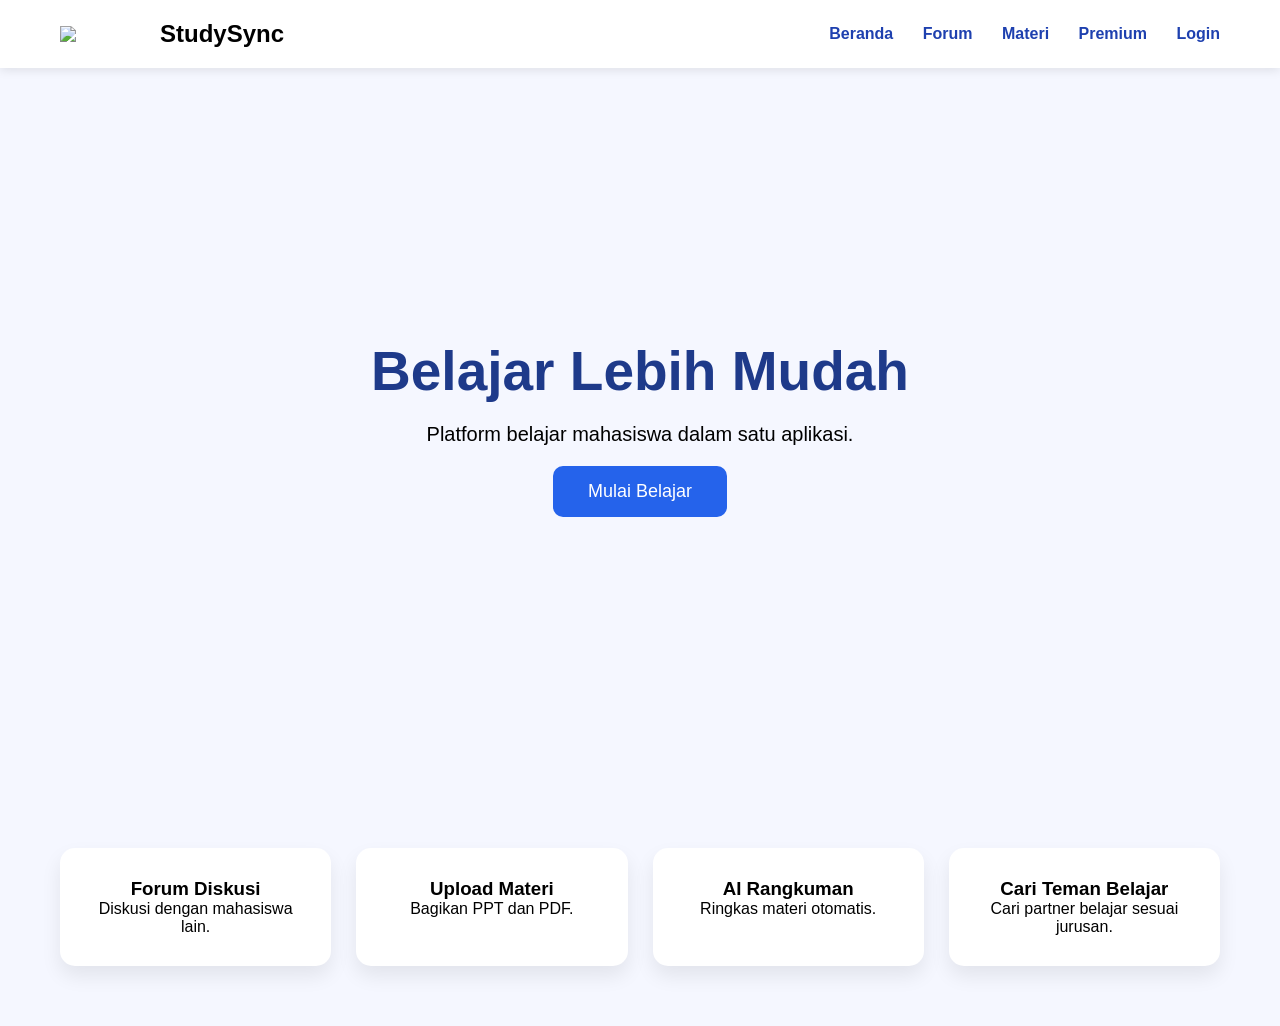
==== index.html @ 131b0b2c "Add files via upload" ====
<!DOCTYPE html>
<html lang="id">
<head>
<meta charset="UTF-8">
<meta name="viewport" content="width=device-width, initial-scale=1.0">
<title>StudySync</title>

<link rel="stylesheet" href="style.css">

</head>
<body>

<header>

<div class="logo">
<img src="assets/logo.png.PNG" width="90">
<h2>StudySync</h2>
</div>

<nav>

<a href="#">Beranda</a>
<a href="#">Forum</a>
<a href="#">Materi</a>
<a href="#">Premium</a>
<a href="login.html">Login</a>

</nav>

</header>

<section class="hero">

<h1>Belajar Lebih Mudah</h1>

<p>
Platform belajar mahasiswa dalam satu aplikasi.
</p>

<button>Mulai Belajar</button>

</section>

<section class="fitur">

<div class="card">

<h3>Forum Diskusi</h3>

<p>
Diskusi dengan mahasiswa lain.
</p>

</div>

<div class="card">

<h3>Upload Materi</h3>

<p>
Bagikan PPT dan PDF.
</p>

</div>

<div class="card">

<h3>AI Rangkuman</h3>

<p>
Ringkas materi otomatis.
</p>

</div>

<div class="card">

<h3>Cari Teman Belajar</h3>

<p>
Cari partner belajar sesuai jurusan.
</p>

</div>

</section>

<script src="script.js"></script>

</body>
</html>
---- style.css ----
*{
margin:0;
padding:0;
box-sizing:border-box;
font-family:Poppins,sans-serif;
}

body{

background:#f5f7ff;

}

header{

display:flex;
justify-content:space-between;
align-items:center;
padding:20px 60px;
background:white;
box-shadow:0 2px 10px rgba(0,0,0,.1);

}

.logo{

display:flex;
align-items:center;
gap:10px;

}

nav a{

text-decoration:none;
margin-left:25px;
color:#1e40af;
font-weight:bold;

}

.hero{

height:80vh;

display:flex;

flex-direction:column;

justify-content:center;

align-items:center;

text-align:center;

}

.hero h1{

font-size:55px;

color:#1e3a8a;

}

.hero p{

margin:20px;

font-size:20px;

}

button{

padding:15px 35px;

background:#2563eb;

color:white;

border:none;

border-radius:10px;

cursor:pointer;

font-size:18px;

}

button:hover{

background:#1d4ed8;

}

.fitur{

display:grid;

grid-template-columns:repeat(4,1fr);

gap:25px;

padding:60px;

}

.card{

background:white;

padding:30px;

border-radius:15px;

text-align:center;

box-shadow:0 10px 20px rgba(0,0,0,.08);

transition:.3s;

}

.card:hover{

transform:translateY(-10px);

}
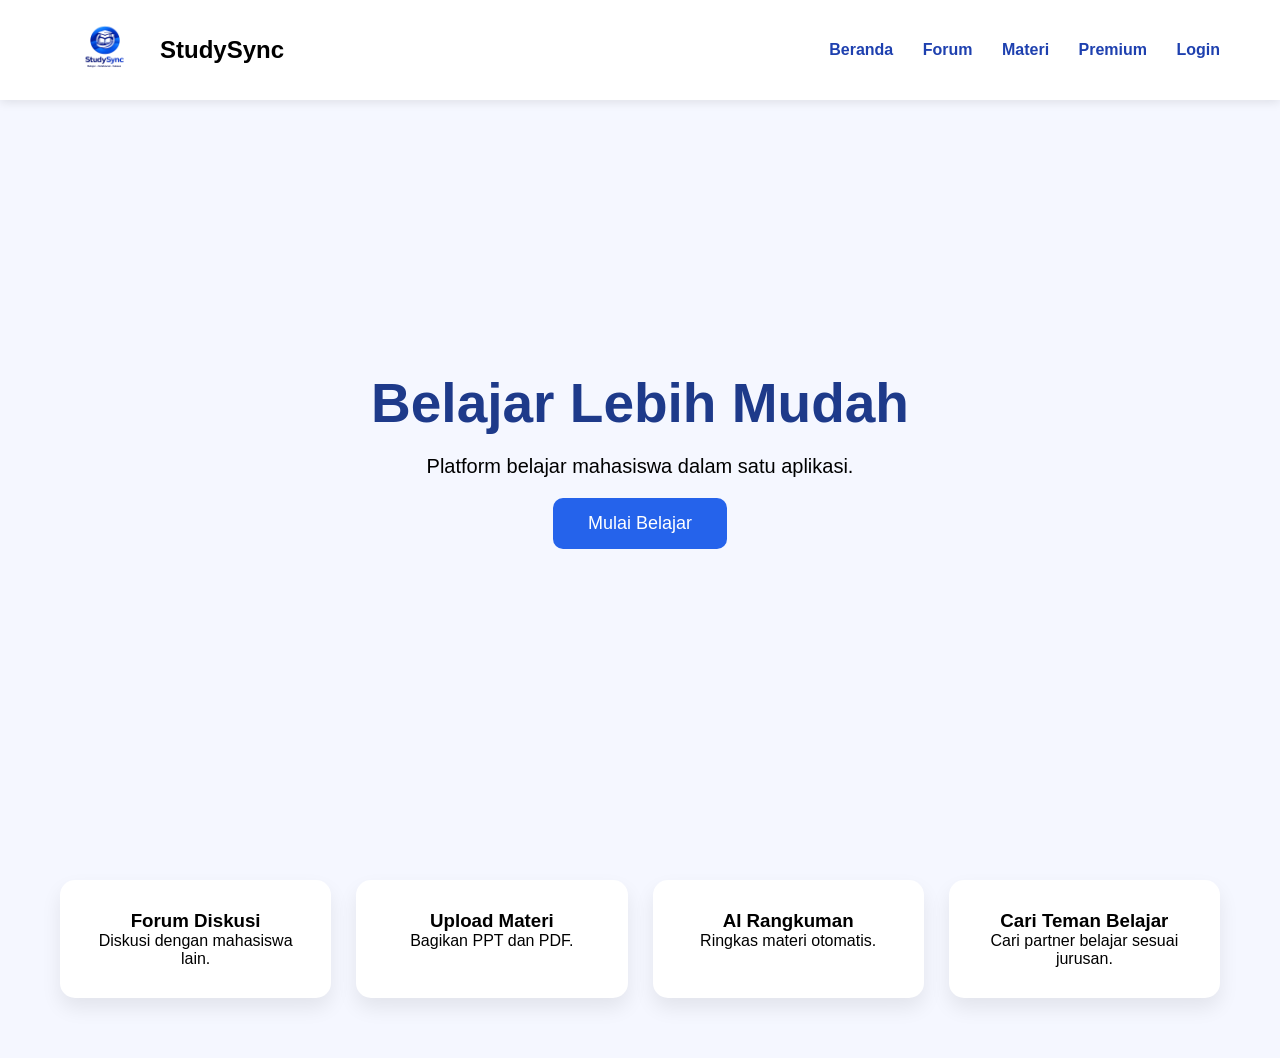
==== commit 4e691f11: "Add files via upload" ====
--- a/index.html
+++ b/index.html
@@ -13,7 +13,7 @@
 <header>
 
 <div class="logo">
-<img src="assets/logo.png.PNG" width="90">
+<img src="logo.png.PNG" width="90">
 <h2>StudySync</h2>
 </div>
 
